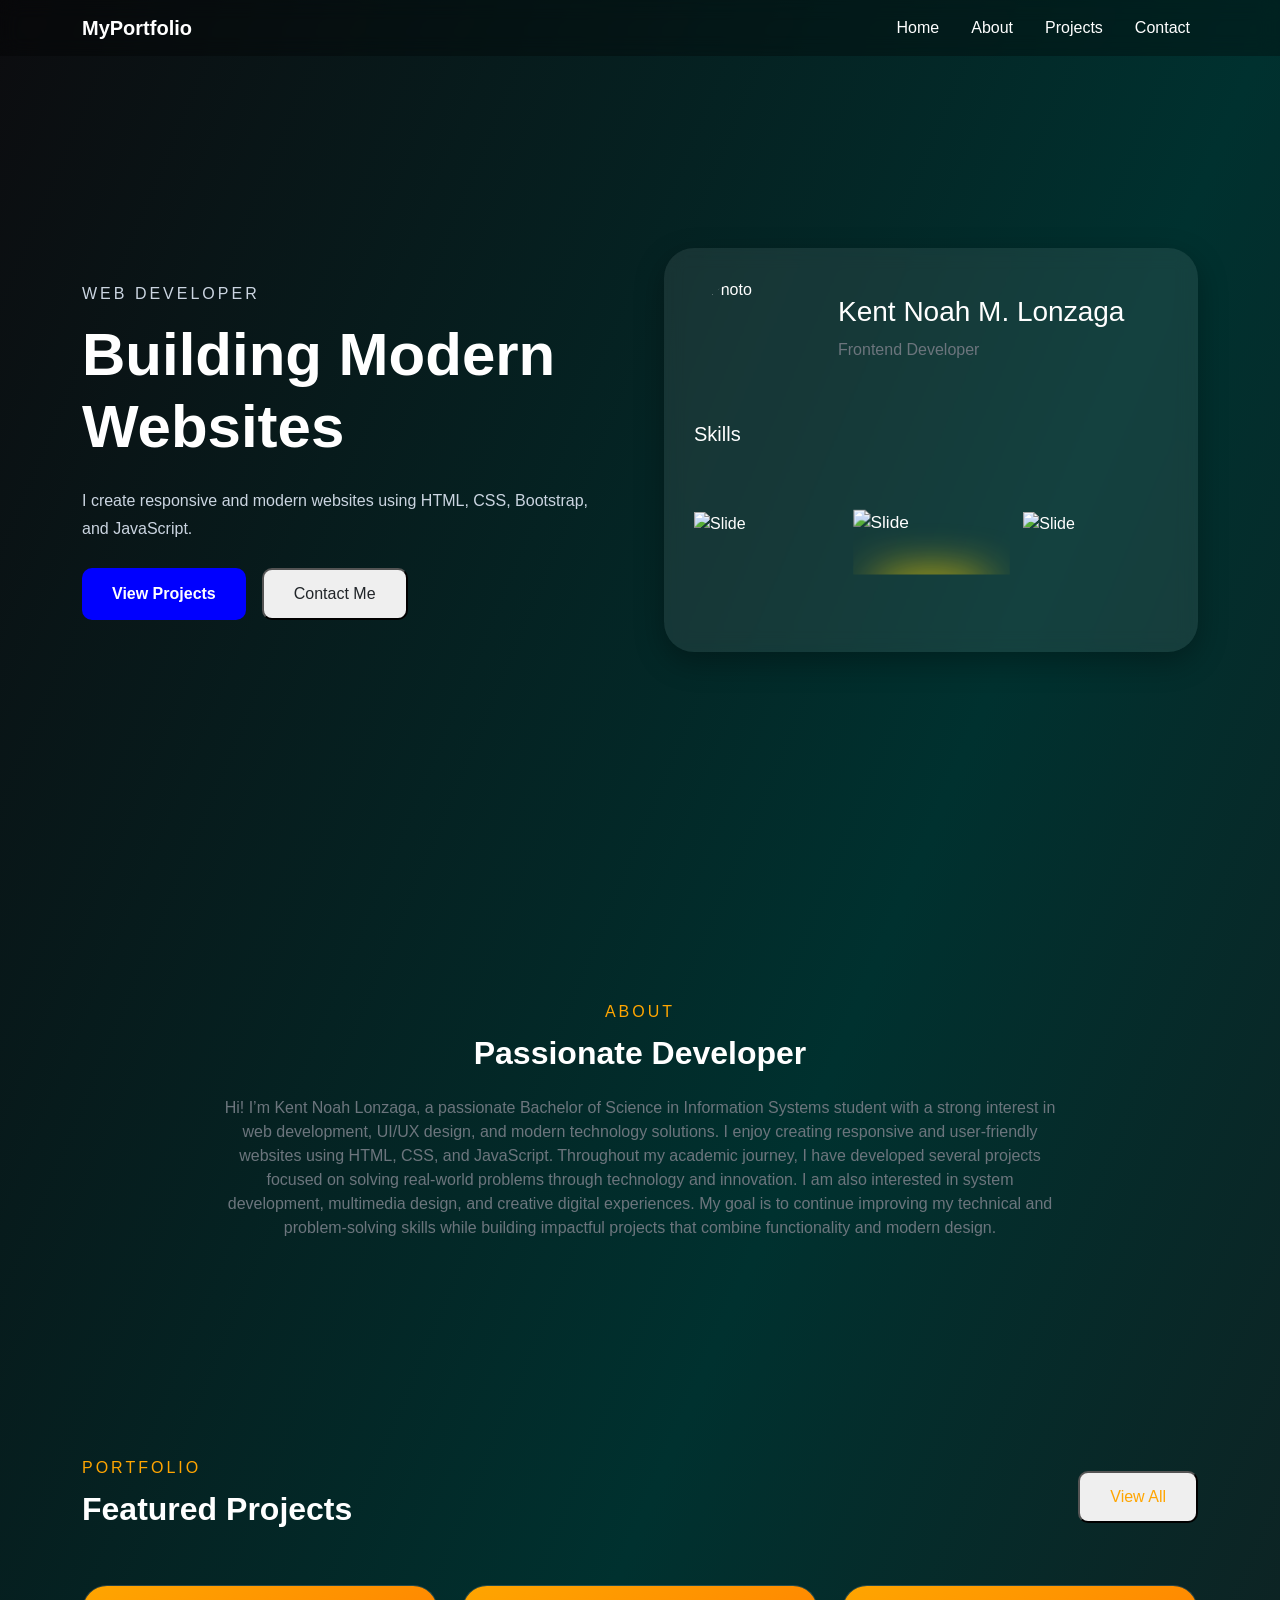
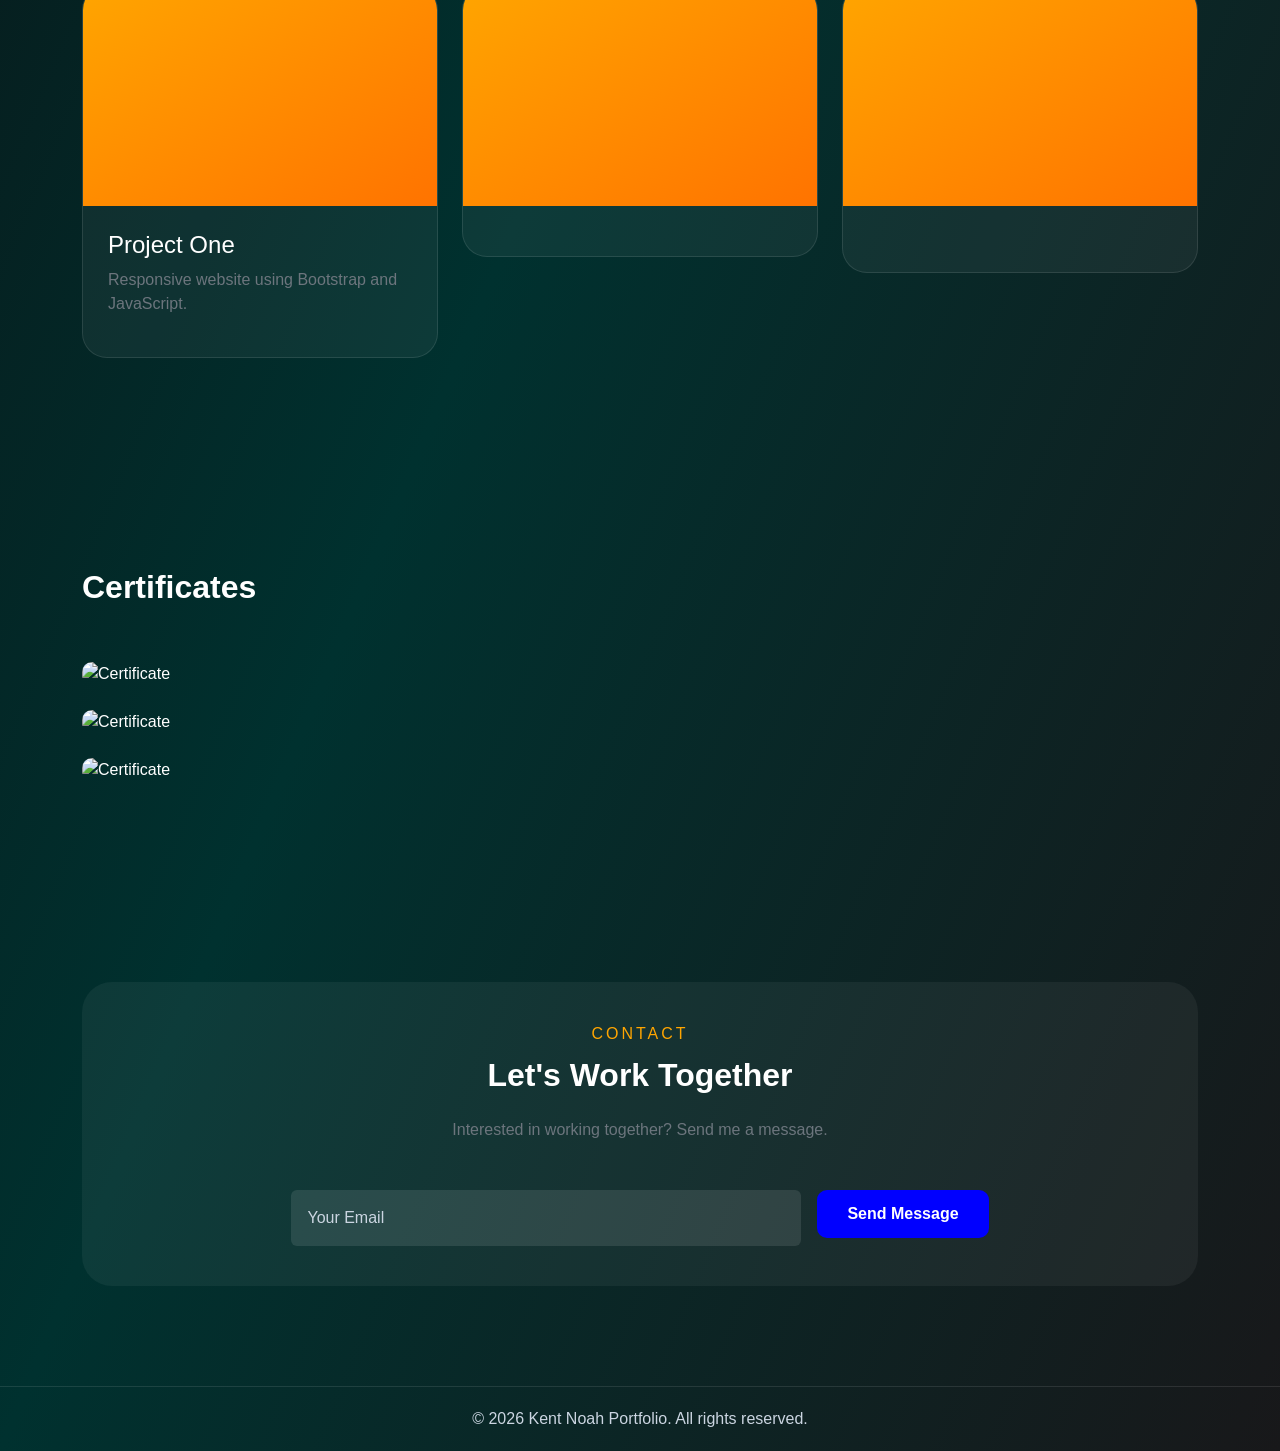
==== index.html @ 22730f4c "Add files via upload" ====
<!DOCTYPE html>
<html lang="en">

<head>
    <meta charset="UTF-8" />
    <meta name="viewport" content="width=device-width, initial-scale=1.0" />
    <title>Portfolio</title>

    <!-- Bootstrap -->
    <link rel="stylesheet" href="https://cdn.jsdelivr.net/npm/bootstrap@5.3.3/dist/css/bootstrap.min.css">
    <link href="index.css" rel="stylesheet" </head>

<body>
    <nav class="navbar navbar-expand-lg fixed-top">
        <div class="container">
            <a class="navbar-brand text-white fw-bold" href="#">
                MyPortfolio
            </a>

            <button class="navbar-toggler bg-light" type="button" data-bs-toggle="collapse" data-bs-target="#navbarNav">
                <span class="navbar-toggler-icon"></span>
            </button>

            <div class="collapse navbar-collapse justify-content-end" id="navbarNav">
                <ul class="navbar-nav gap-3">
                    <li class="nav-item">
                        <a class="nav-link" href="#home">Home</a>
                    </li>

                    <li class="nav-item">
                        <a class="nav-link" href="#about">About</a>
                    </li>

                    <li class="nav-item">
                        <a class="nav-link" href="#projects">Projects</a>
                    </li>

                    <li class="nav-item">
                        <a class="nav-link" href="#contact">Contact</a>
                    </li>
                </ul>
            </div>
        </div>
    </nav>

    <!-- Hero -->
    <section class="hero" id="home">
        <div class="container">
            <div class="row align-items-center g-5">

                <!-- Left -->
                <div class="col-lg-6">
                    <p class="section-title">Web Developer</p>

                    <h1>
                        Building Modern
                        <span> Websites</span>
                    </h1>

                    <p class="my-4">
                        I create responsive and modern websites using HTML, CSS,
                        Bootstrap, and JavaScript.
                    </p>

                    <div class="d-flex gap-3 flex-wrap">
                        <button class="btn-orange" id="vp">
                            View Projects
                        </button>

                        <button class="btn-outline-orange">
                            <a href="#contact" class="text-decoration-none text-dark">Contact Me</a>
                        </button>
                    </div>
                </div>

                <!-- Right -->
                <div class="col-lg-6">
                    <div class="profile-card">

                        <div class="d-flex align-items-center gap-4 mb-4">
                            <img alt="Photo" src="images/ppic.png" class="profile-img" />
                            <div>
                                <h3>Kent Noah M. Lonzaga</h3>
                                <p class="text-secondary">
                                    Frontend Developer
                                </p>
                            </div>
                        </div>

                        <div class="mb-4">
                            <!-- <h5>Experience</h5> -->
                            <!-- <p class="text-secondary">
                                2+ Years Experience
                            </p> -->
                        </div>

                        <div>
                            <h5>Skills</h5>

                            <div class="mt-3">
                                <div class="carousel">
                                    <div class="carousel-track">
                                        <img id="slider" class="slide active" src="images/ps.png" alt="Slide">
                                        <img id="slider" class="slide" src="images/canva.png" alt="Slide">
                                        <img id="slider" class="slide" src="images/excel.png" alt="Slide">
                                        <img id="slider" class="slide" src="images/fig.png" alt="Slide">
                                        <img id="slider" class="slide" src="images/js.png" alt="Slide">
                                        <img id="slider" class="slide" src="images/css.png" alt="Slide">
                                        <img id="slider" class="slide" src="images/bootstrap.png" alt="Slide">
                                    </div>
                                </div>
                            </div>
                        </div>

                    </div>
                </div>

            </div>
        </div>
    </section>

    <!-- About -->
    <section id="about">
        <div class="container text-center">

            <p class="section-title">About</p>

            <h2 class="fw-bold mb-4">
                Passionate Developer
            </h2>

            <p class="text-secondary w-75 mx-auto">

                Hi! I’m Kent Noah Lonzaga, a passionate Bachelor of Science in Information Systems student with a
                strong interest in web development, UI/UX design, and modern technology solutions. I enjoy creating
                responsive and user-friendly websites using HTML, CSS, and JavaScript. Throughout
                my academic journey, I have developed several projects focused on solving real-world problems through
                technology and innovation.

                I am also interested in system development, multimedia design, and creative digital experiences. My goal
                is to continue improving my technical and problem-solving skills while building impactful projects that
                combine functionality and modern design.

            </p>

        </div>
    </section>

    <!-- Projects -->
    <section id="projects">
        <div class="container">

            <div class="d-flex justify-content-between align-items-center mb-5 flex-wrap gap-3">
                <div>
                    <p class="section-title">Portfolio</p>
                    <h2 class="fw-bold">Featured Projects</h2>
                </div>

                <button class="btn-outline-orange" id="vp1">
                    View All
                </button>
            </div>

            <div class="row g-4">

                <!-- Card -->
                <div class="col-md-6 col-lg-4" id="p1">
                    <div class="project-card">

                        <div class="project-img"></div>

                        <div class="project-content" id="p1">
                            <h4>Project One</h4>

                            <p class="text-secondary">
                                Responsive website using Bootstrap and JavaScript.
                            </p>

                            <div>
                            </div>
                        </div>

                    </div>
                </div>

                <!-- Card -->
                <div class="col-md-6 col-lg-4" id="p2">
                    <div class="project-card">

                        <div class="project-img"><img class="w-100 img-fluid" src="images/sad.png" alt=""></div>

                        <div class="project-content">
                            <!-- <h4>Project Two</h4> -->

                            <!-- <p class="text-secondary">
                                Responsive website using Bootstrap and JavaScript.
                            </p> -->

                            <div>
                            </div>
                        </div>

                    </div>
                </div>

                <!-- Card -->
                <div class="col-md-6 col-lg-4" id="p3">
                    <div class="project-card">

                        <div class="project-img"><img class="w-100 img-fluid" src="images/algho.png" alt=""></div>

                        <div class="project-content">
                            <!-- <h4>Project Three</h4> -->

                            <p class="text-secondary">
                                <!-- Responsive website using Bootstrap and JavaScript. -->
                            </p>

                            <div>
                            </div>
                        </div>

                    </div>
                </div>

            </div>
        </div>
    </section>
    <section id="certificates">
        <div class="container">
            <div class="d-flex justify-content-between align-items-center mb-5 flex-wrap gap-3">
                <div>
                    <p class="section-title"></p>
                    <h2 class="fw-bold">Certificates</h2>
                </div>
            </div>

            <div class="row g-8">
                <div class="container-fluid">
                    <div class="photo-card" onclick="openPopup(this)">
                        <img src="images/LONZAGA_Python_Essentials_1_certificate-1.png" alt="Certificate">

                        <div class="overlay">
                            <h3>Python Certificate</h3>
                            <p>Click to view details</p>
                        </div>
                    </div>
                    <br>
                    <div class="photo-card" onclick="openPopup(this)">
                        <img src="images/LONZAGA_Statement_of_Achievement-1.png" alt="Certificate">

                        <div class="overlay">
                            <h3>Statement of Achievement</h3>
                            <p>Click to view details</p>
                        </div>
                    </div>
                    <br>
                    <div class="photo-card" onclick="openPopup(this)">
                        <img src="images/CamScanner.jpg" alt="Certificate">

                        <div class="overlay">
                            <h3>OJT Certificate</h3>
                            <p>Click to view details</p>
                        </div>
                    </div>
                    <!-- SINGLE POPUP -->
                    <div id="imagePopup" class="popup">
                        <div class="popup-content">
                            <img id="popupImage" src="" alt="Preview">
                        </div>
                    </div>
                </div>
                <!-- Card -->
            </div>
    </section>

    <!-- Contact -->
    <section id="contact">
        <div class="container">

            <div class="contact-box text-center">
                <p class="section-title">Contact</p>

                <h2 class="fw-bold mb-4">
                    Let's Work Together
                </h2>

                <p class="text-secondary mb-5">
                    Interested in working together? Send me a message.
                </p>

                <div class="row justify-content-center g-3">

                    <div class="col-md-6">
                        <input type="email" class="form-control p-3" placeholder="Your Email" />
                    </div>

                    <div class="col-auto" id="cont1">
                        <button class="btn-orange">
                            Send Message
                        </button>
                    </div>

                </div>

            </div>

        </div>
    </section>

    <!-- Footer -->
    <footer>
        © 2026 Kent Noah Portfolio. All rights reserved.
    </footer>

    <!-- Bootstrap JS -->
    <script src="https://cdn.jsdelivr.net/npm/bootstrap@5.3.3/dist/js/bootstrap.bundle.min.js"></script>

    <!-- JavaScript -->
    <script>
        console.log("Portfolio Loaded");
    </script>

</body>
<script src="index.js">
    function openPage(page) {
        window.location.href = page;
    }

    document.getElementById("vp").addEventListener("click", function () {
        openPage("projects.html");

    });


    document.getElementById("vp1").addEventListener("click", function () {
        openPage("projects.html");

    });

    // function autoSlide() {
    //     slider.style.opacity = 0;

    //     setTimeout(() => {
    //         currentIndex = (currentIndex + 1) % images.length;
    //         slider.src = images[currentIndex];
    //         slider.style.opacity = 1;
    //     }, 500);
    // }

    // setInterval(autoSlide, 3000);

    // const images = [
    //     "images/image1.jpg",
    //     "images/image2.jpg",
    //     "images/image3.jpg",
    //     "images/image4.jpg"
    // ];

    // let currentIndex = 0;
    // const slider = document.getElementById("slider");

    // function autoSlide() {
    //     currentIndex = (currentIndex + 1) % images.length;
    //     slider.src = images[currentIndex];
    // }

    // // Change image every 3 seconds
    // setInterval(autoSlide, 3000);


</script>

</html>
---- index.css ----
* {
      margin: 0;
      padding: 0;
      box-sizing: border-box;
  }

  body {
      /* background: linear-gradient(to bottom right, #0f172a, #1e293b); */
      background: linear-gradient(to bottom right, #0c0c0f, #00312f, #18181a);
      color: white;
      font-family: Arial, sans-serif;
      overflow-x: hidden;
      opacity: 1;
      transition: opacity 0.3s ease-in-out;
  }

  .popup {
      display: none;
      position: fixed;
      inset: 0;
      background: rgba(0, 0, 0, 0.6);

      justify-content: center;
      align-items: center;

      z-index: 9999;
  }

  .popup-content {
      background: white;
      padding: 20px;
      border-radius: 10px;

      width: 80%;
      max-width: 800px;
  }

  .popup-content img {
      width: 100%;
      display: block;
  }

  .photo-card {
      position: relative;
      width: 100vhx;
      height: auto;
      overflow: hidden;
      border-radius: 10px;
      cursor: pointer;
  }

  .photo-card img {
      width: 100%;
      display: block;
      transition: transform 0.3s ease;
  }


  .overlay {
      position: absolute;
      inset: 0;
      background: rgba(0, 0, 0, 0.7);

      display: flex;
      flex-direction: column;
      justify-content: center;
      align-items: center;

      color: white;
      text-align: center;

      opacity: 0;
      transition: opacity 0.3s ease;
  }

  .photo-card:hover .overlay {
      opacity: 1;
  }

  .photo-card:hover img {
      transform: scale(1.05);
  }

  .carousel {
      width: 100%;
      /* overflow: hidden; */
      overflow-x: hidden;
      overflow-y: visible;
      padding: 50px 0;
  }

  .carousel-track {
      display: flex;
      gap: 20px;
      align-items: center;
  }

  .slide {
      flex: 0 0 calc((100% - 40px) / 3);
      /* 3 visible images */
      position: relative;
      transition: all .8s ease;
  }

  .slide img {
      width: 100%;
      height: 250px;
      object-fit: cover;
      border-radius: 15px;
      transition: all .8s ease;
  }

  /* Center Image */
  .slide.active {
      transform: scale(1.08);
      z-index: 999;
  }

  .slide.active img {
      transform: scale(1.15);

      filter:
          drop-shadow(0 0 10px yellow) drop-shadow(0 0 20px yellow) drop-shadow(0 0 40px gold) drop-shadow(0 0 60px gold);
  }


  /* Golden Glow Under Image */
  .slide.active::after {
      content: "";
      position: absolute;
      left: 50%;
      bottom: -25px;
      transform: translateX(-50%);

      width: 80%;
      height: 25px;

      background: gold;
      border-radius: 50%;
      filter: blur(20px);

      animation: pulse 2s infinite;
  }

  @keyframes pulse {

      0%,
      100% {
          opacity: .6;
          transform: translateX(-50%) scale(1);
      }

      50% {
          opacity: 1;
          transform: translateX(-50%) scale(1.2);
      }
  }

  /* Dim Side Images */
  .slide:not(.active) img {
      opacity: .7;
      filter: brightness(.7);
  }

  #slider {
      width: 50px;
      height: 60px;
  }

  .fade-out {
      opacity: 0;
  }

  body.fade-out {
      opacity: 0;
  }

  /* Navbar */
  .navbar {
      backdrop-filter: blur(10px);
      background: rgba(0, 0, 0, 0.3);
  }

  .nav-link {
      color: white !important;
      transition: 0.3s;
  }

  .nav-link:hover {
      color: orange !important;
  }

  /* Hero Section */
  .hero {
      min-height: 100vh;
      display: flex;
      align-items: center;
      padding: 100px 0;
  }

  .hero h1 {
      font-size: 60px;
      font-weight: bold;
  }

  .hero span {
      color: white;
  }

  .hero p {
      color: #cbd5e1;
      line-height: 1.8;
  }

  .btn-orange {
      background: blue;
      color: white;
      border: none;
      padding: 12px 30px;
      border-radius: 10px;
      font-weight: bold;
      transition: 0.3s;
  }

  .btn-orange:hover {
      transform: scale(1.05);
  }

  .btn-outline-orange {
      /* border: 2px solid orange; */
      color: orange;
      padding: 12px 30px;
      border-radius: 10px;
      transition: 0.3s;
  }

  .btn-outline-orange:hover {
      background: #ffffff;
      /* color: white; */
      transform: scale(1.05);
  }

  /* Profile Card */
  .profile-card {
      background: rgba(255, 255, 255, 0.08);
      border-radius: 30px;
      padding: 30px;
      backdrop-filter: blur(10px);
      box-shadow: 0 10px 30px rgba(0, 0, 0, 0.3);
  }

  .profile-img {
      width: 120px;
      height: 120px;
      border-radius: 50%;
      object-fit: cover;
  }

  .skill {
      background: rgba(255, 165, 0, 0.2);
      color: orange;
      padding: 8px 15px;
      border-radius: 20px;
      display: inline-block;
      margin: 5px;
      font-size: 14px;
  }

  /* Sections */
  section {
      padding: 100px 0;
  }

  .section-title {
      color: orange;
      text-transform: uppercase;
      letter-spacing: 3px;
      margin-bottom: 10px;
  }

  /* Project Card */
  .project-card1:hover {
      transform: none !important;
      box-shadow: none !important;
      background: inherit !important;
  }

  .project-card,
  .project-card1 {
      background: rgba(255, 255, 255, 0.05);
      border-radius: 25px;
      overflow: hidden;
      transition: 0.3s;
      border: 1px solid rgba(255, 255, 255, 0.1);
  }

  .project-card:hover {
      transform: translateY(-10px);
  }

  .project-img {
      height: 220px;
      background: linear-gradient(to bottom right, orange, #ff7300);
  }

  .project-content {
      padding: 25px;
  }

  /* Contact */
  .contact-box {
      background: rgba(255, 255, 255, 0.05);
      padding: 40px;
      border-radius: 30px;
  }

  input {
      background: rgba(255, 255, 255, 0.1) !important;
      border: none !important;
      color: white !important;
  }

  input::placeholder {
      color: #cbd5e1 !important;
  }

  footer {
      border-top: 1px solid rgba(255, 255, 255, 0.1);
      padding: 20px;
      text-align: center;
      color: #cbd5e1;
  }
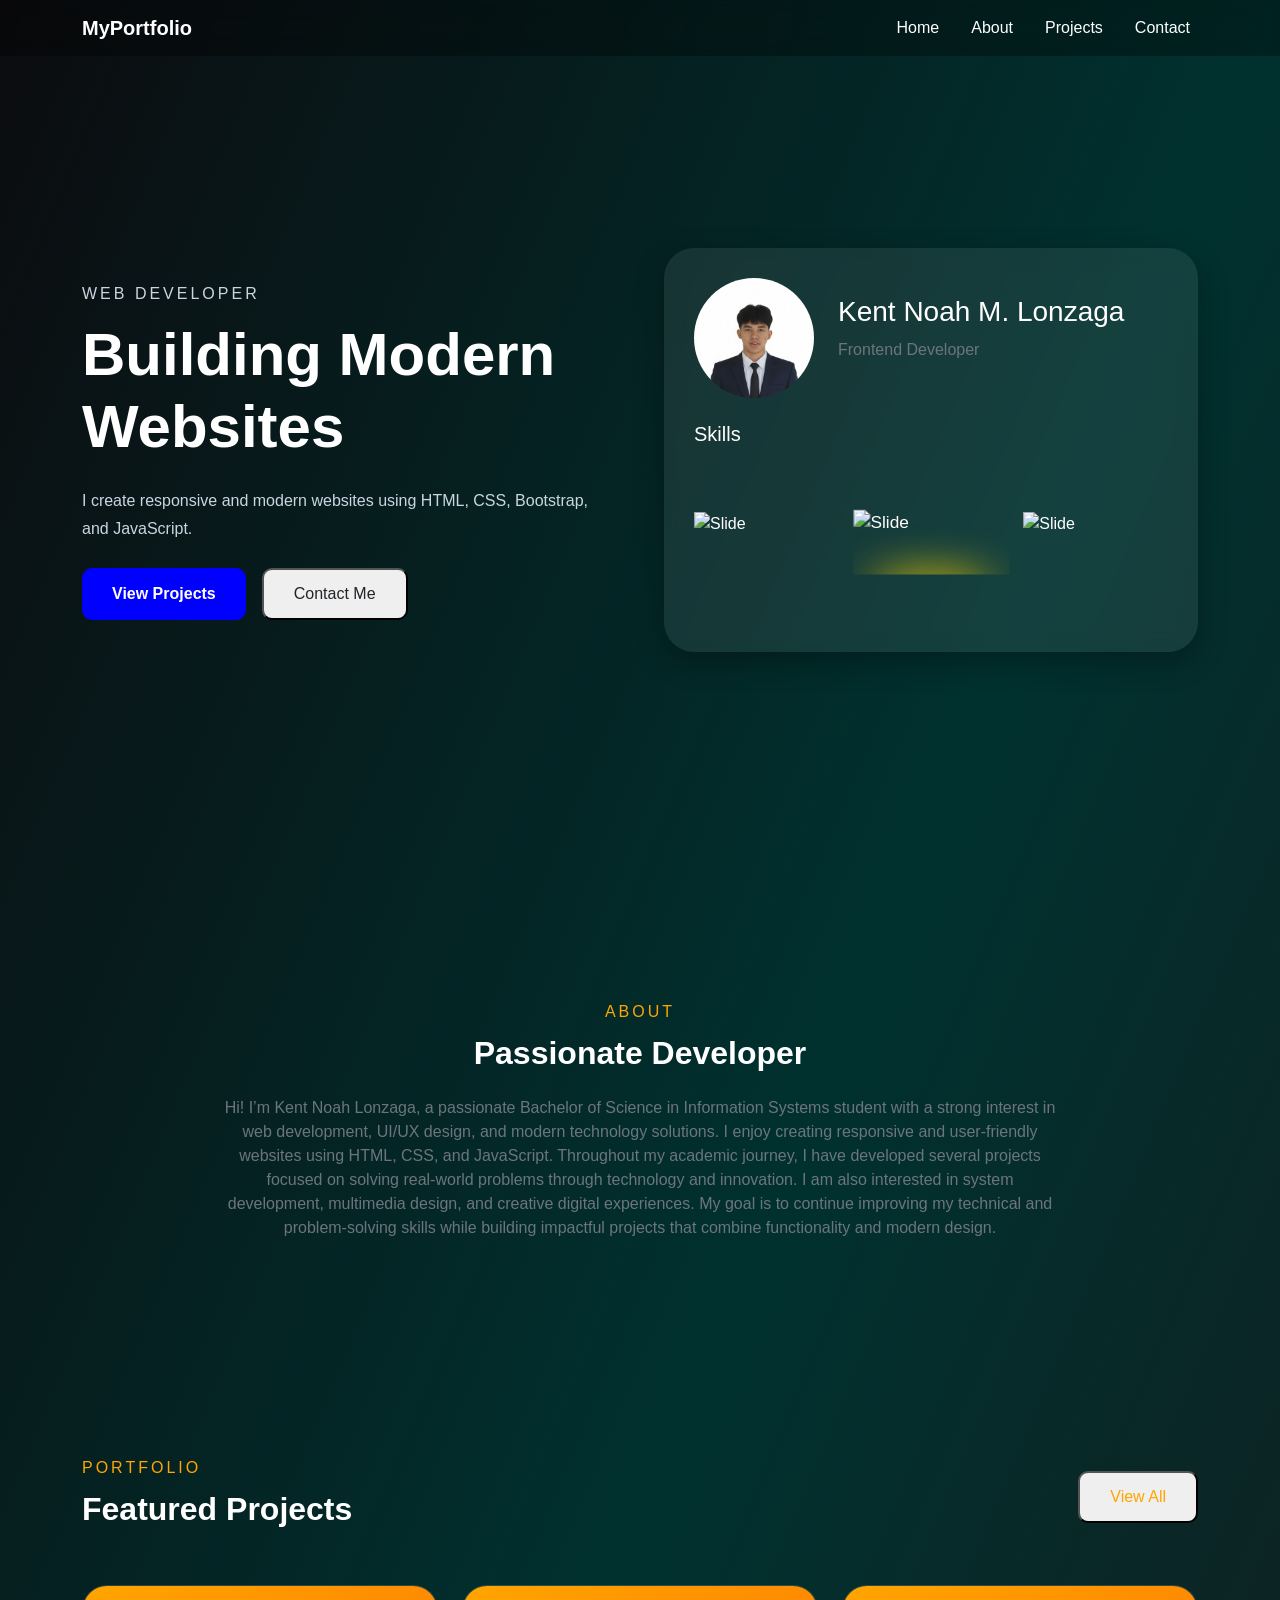
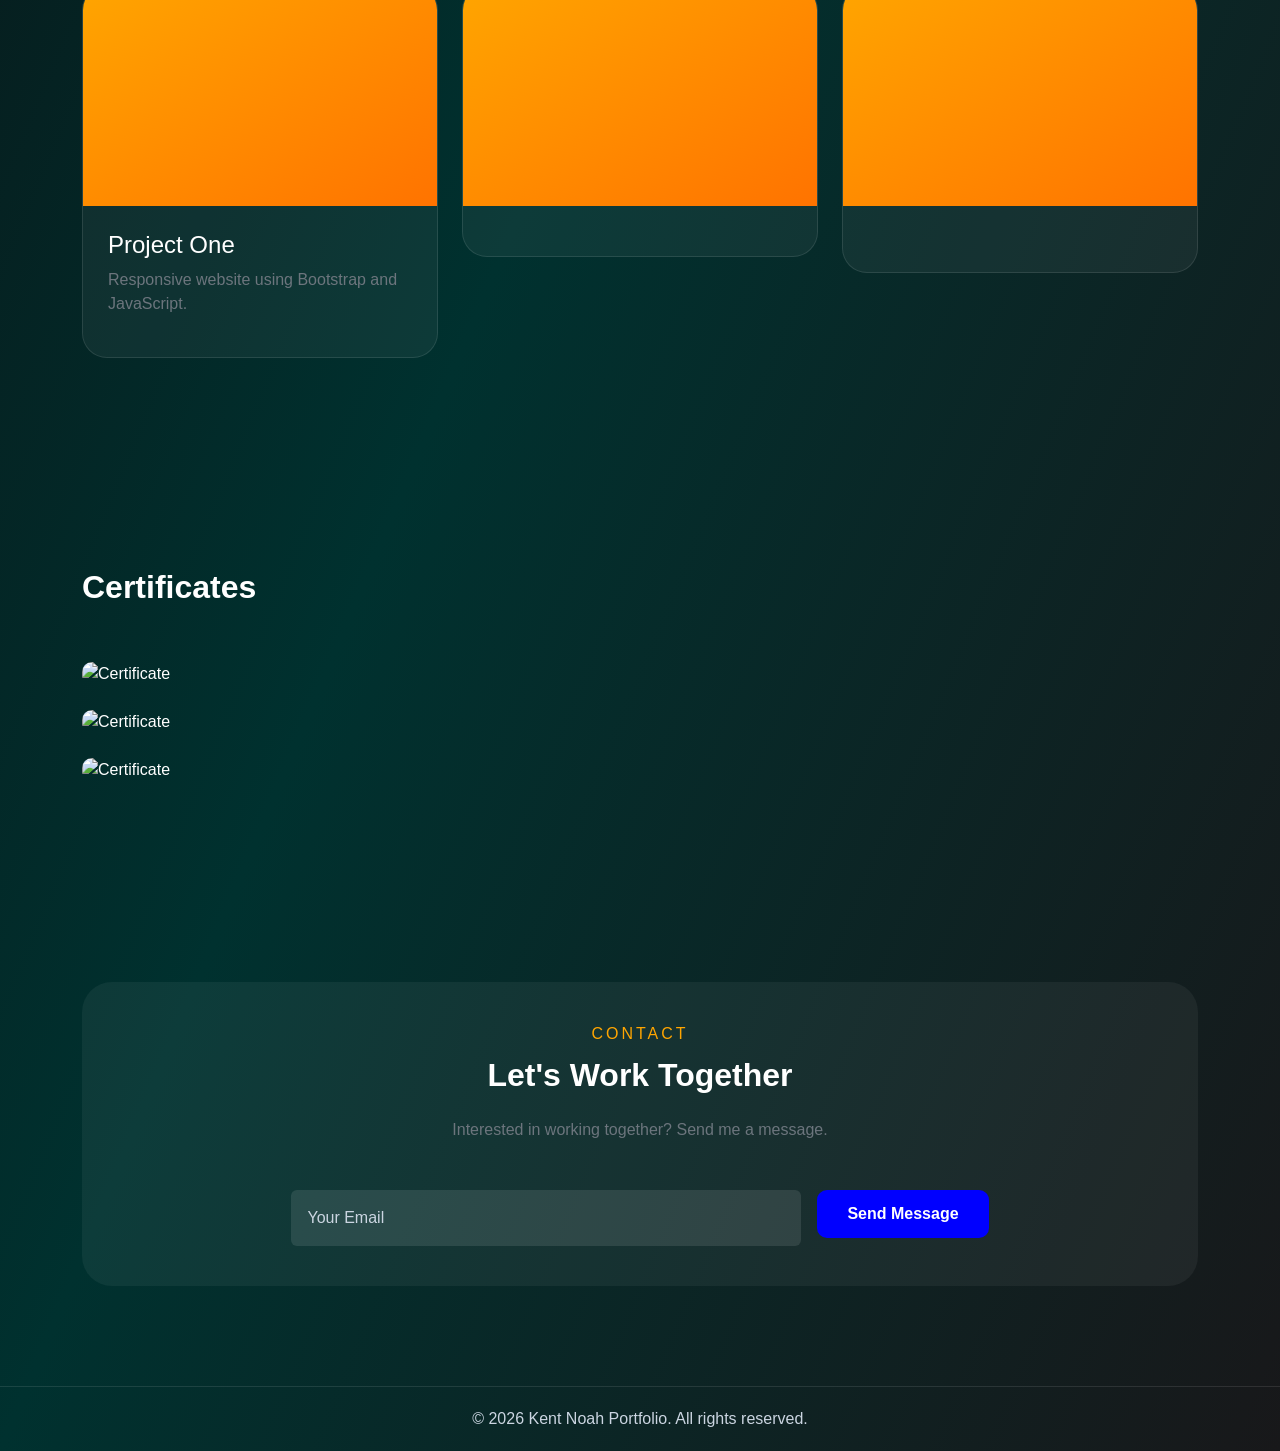
==== commit cb9d43b8: "Update index.html" ====
--- a/index.html
+++ b/index.html
@@ -78,7 +78,7 @@
                     <div class="profile-card">
 
                         <div class="d-flex align-items-center gap-4 mb-4">
-                            <img alt="Photo" src="images/ppic.png" class="profile-img" />
+                            <img alt="Photo" src="ppic.png" class="profile-img" />
                             <div>
                                 <h3>Kent Noah M. Lonzaga</h3>
                                 <p class="text-secondary">
@@ -371,4 +371,4 @@
 
 </script>
 
-</html>+</html>
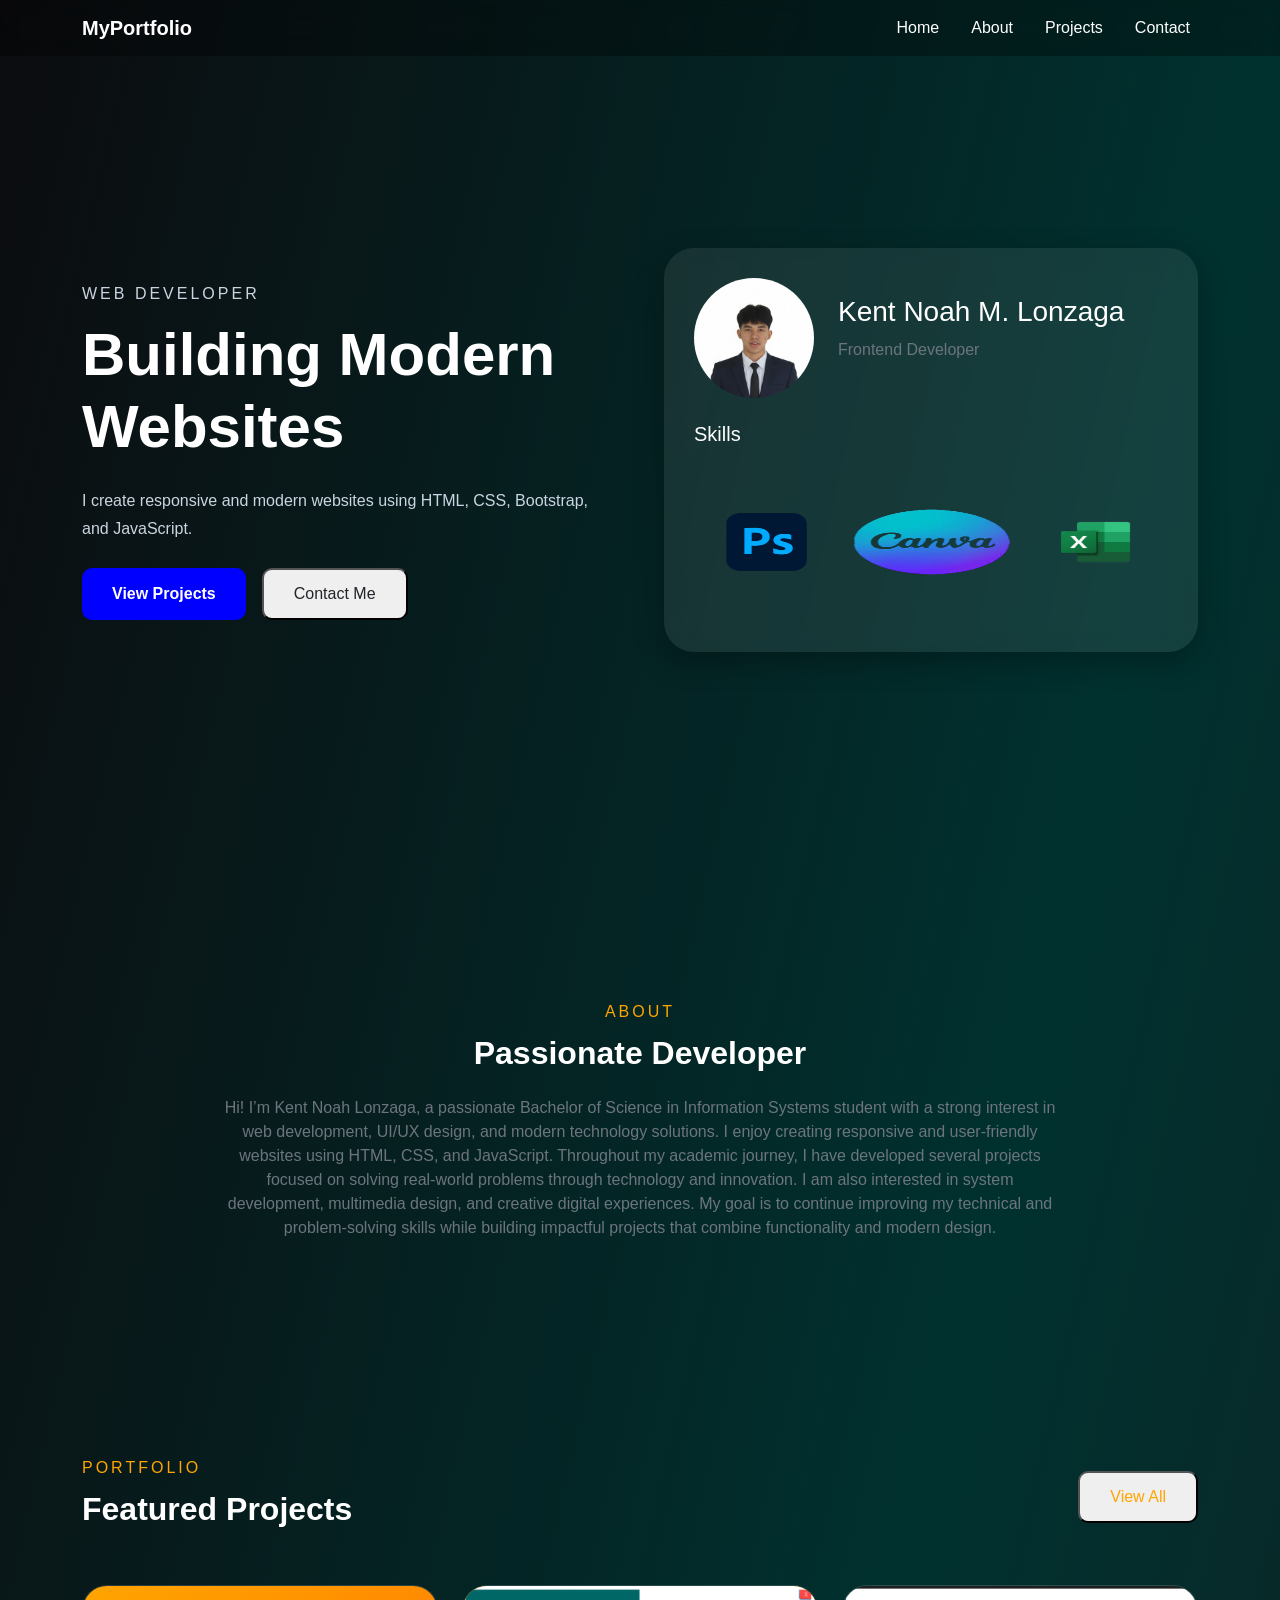
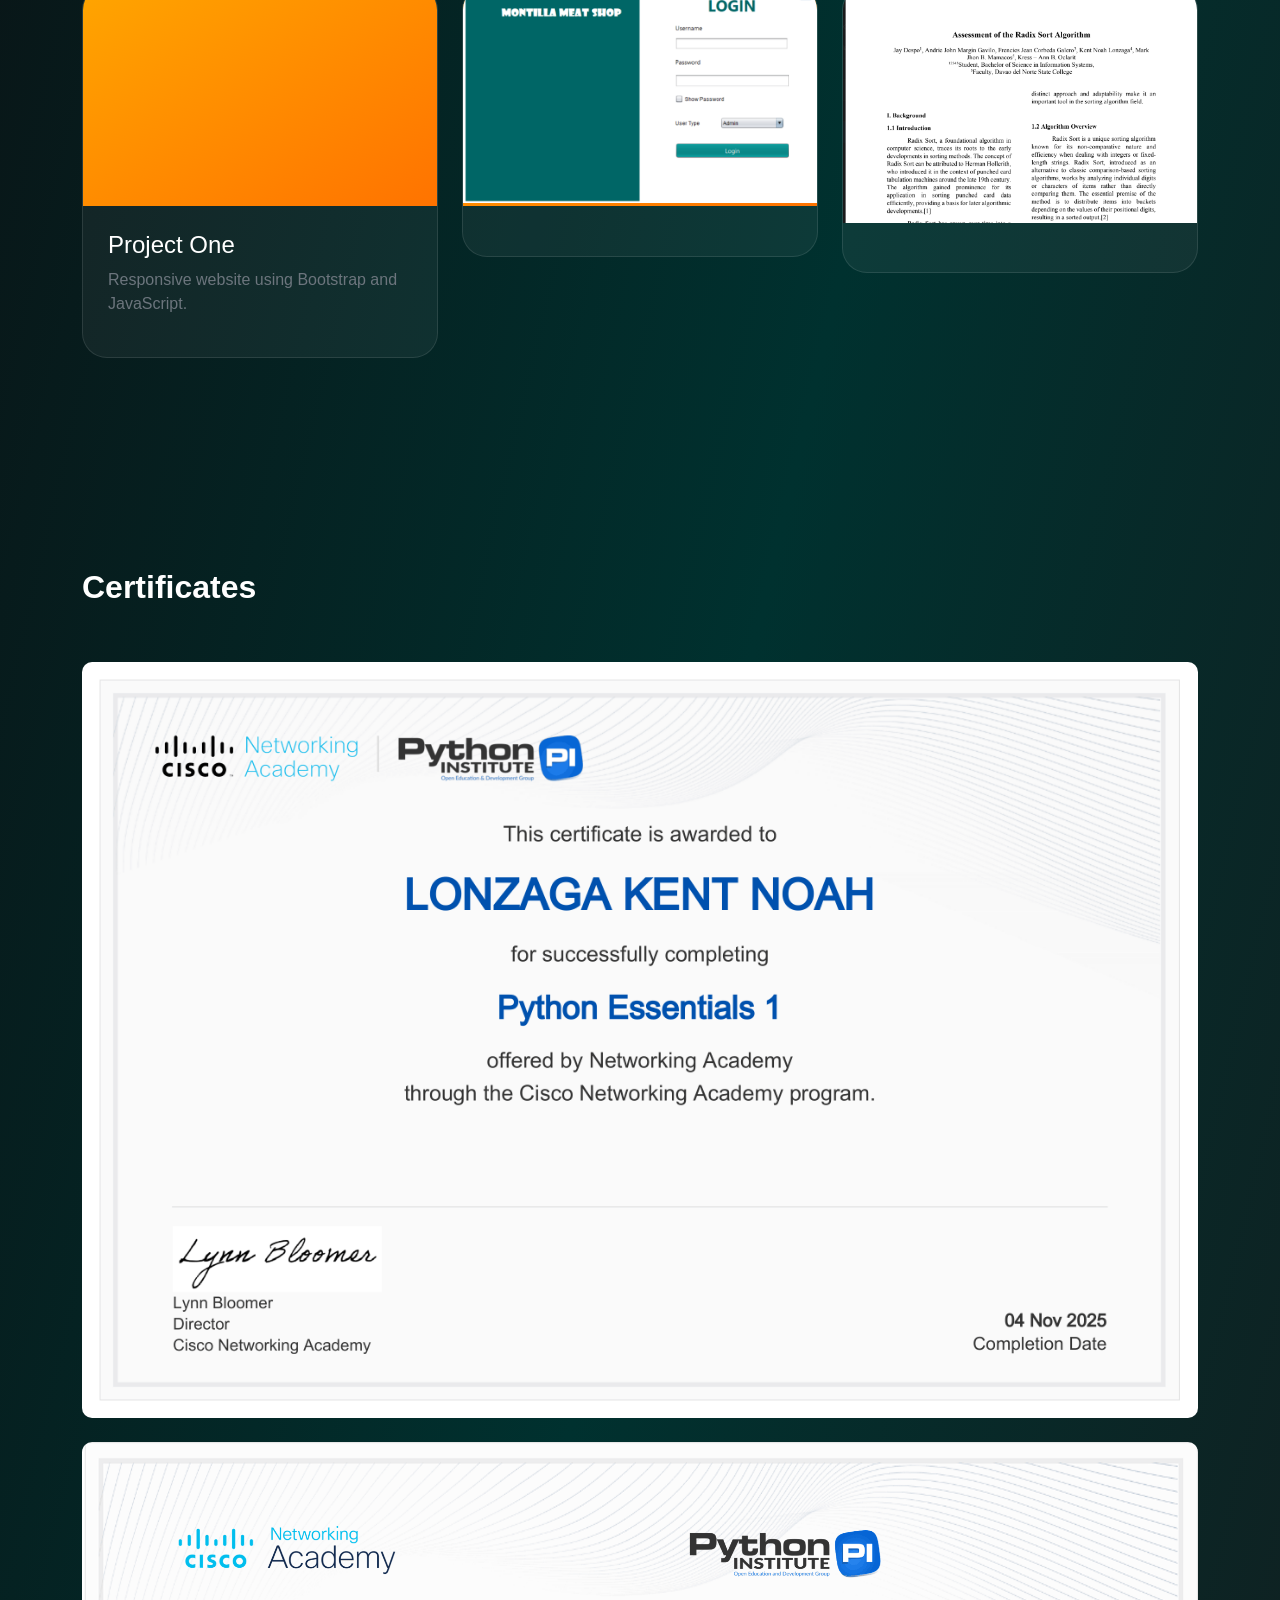
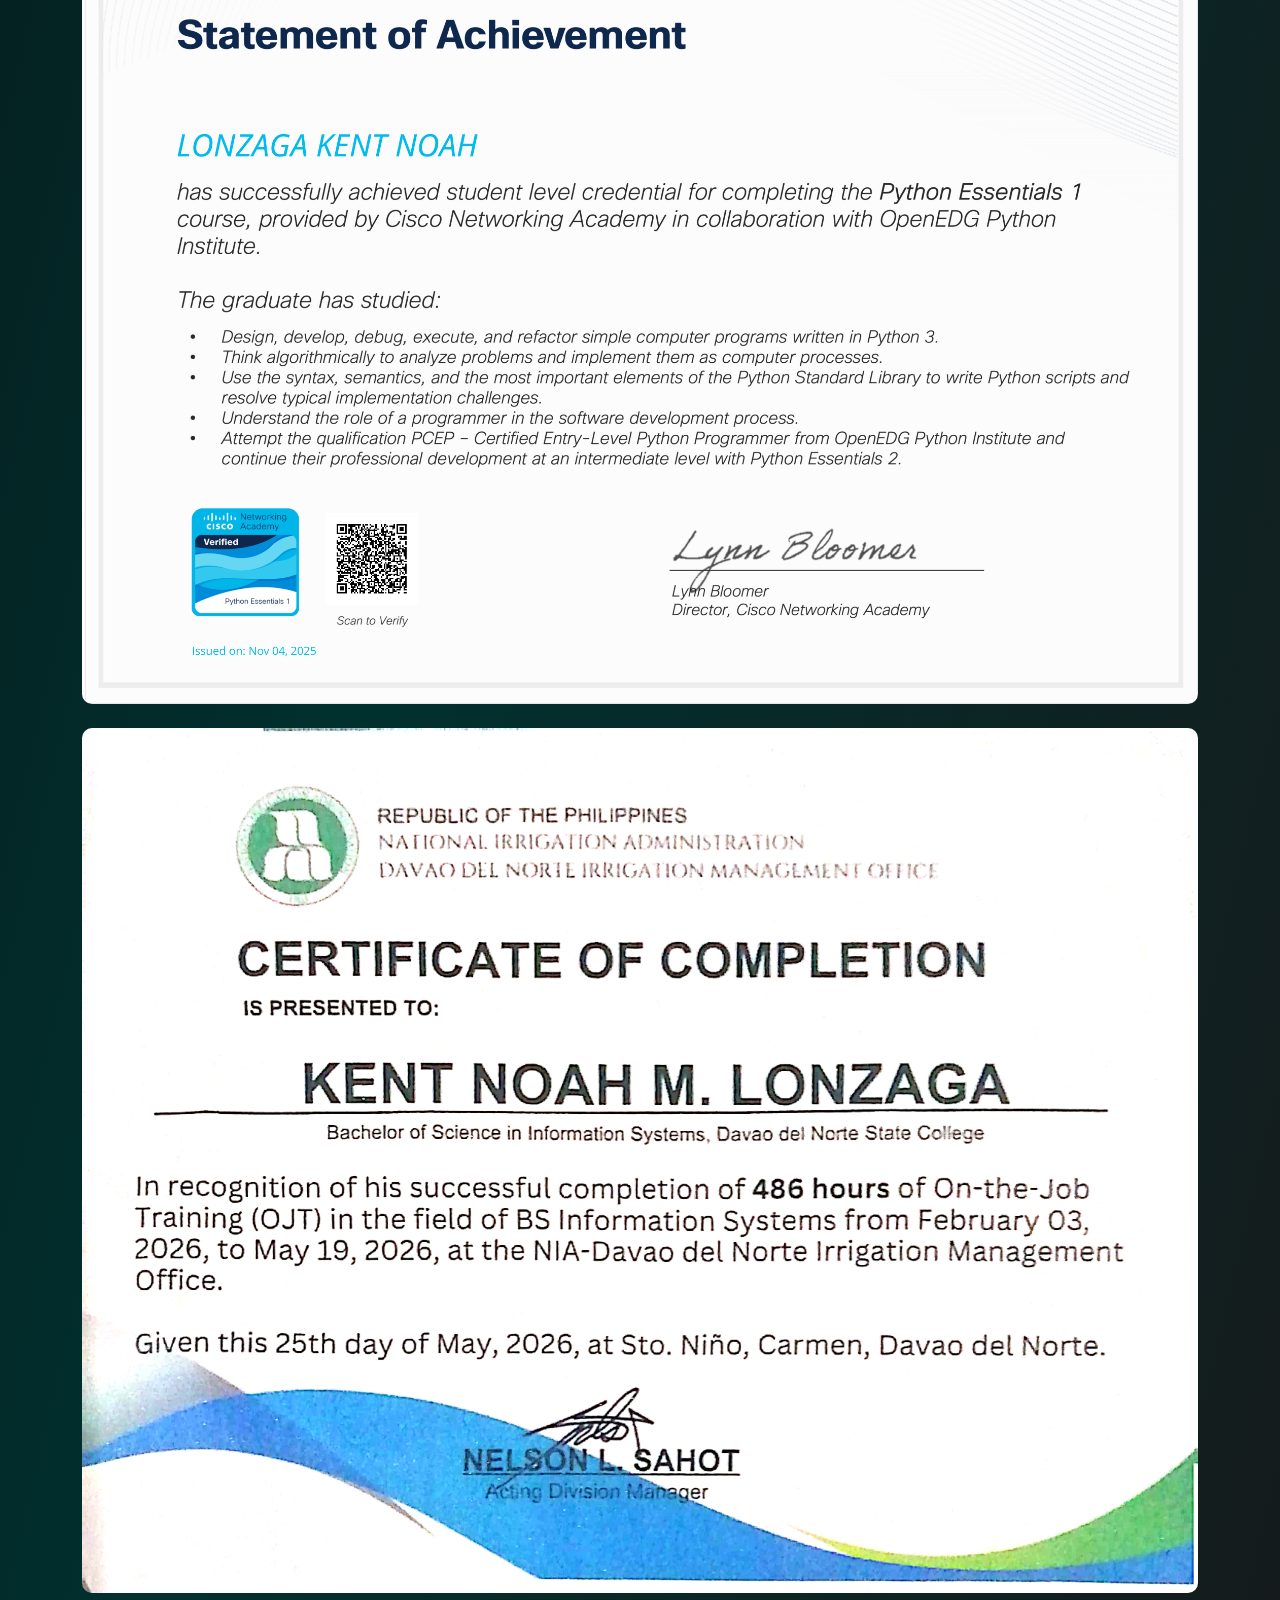
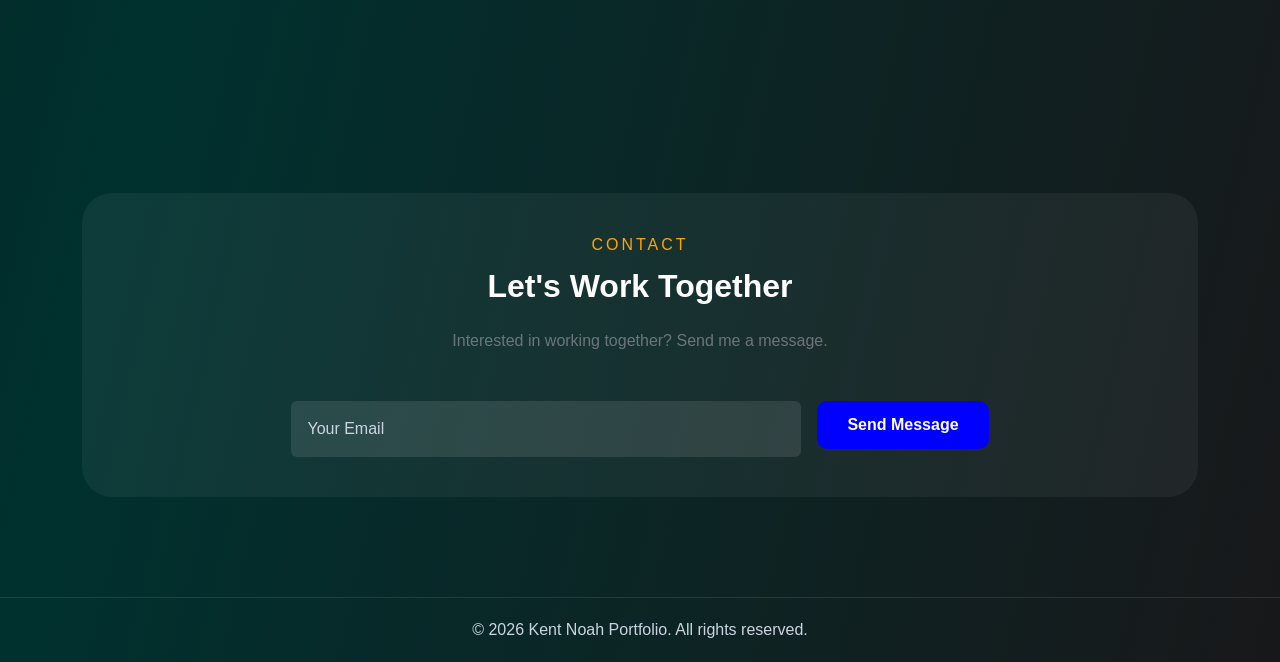
==== commit de53f0a5: "Update index.html" ====
--- a/index.html
+++ b/index.html
@@ -100,13 +100,13 @@
                             <div class="mt-3">
                                 <div class="carousel">
                                     <div class="carousel-track">
-                                        <img id="slider" class="slide active" src="images/ps.png" alt="Slide">
-                                        <img id="slider" class="slide" src="images/canva.png" alt="Slide">
-                                        <img id="slider" class="slide" src="images/excel.png" alt="Slide">
-                                        <img id="slider" class="slide" src="images/fig.png" alt="Slide">
-                                        <img id="slider" class="slide" src="images/js.png" alt="Slide">
-                                        <img id="slider" class="slide" src="images/css.png" alt="Slide">
-                                        <img id="slider" class="slide" src="images/bootstrap.png" alt="Slide">
+                                        <img id="slider" class="slide active" src="ps.png" alt="Slide">
+                                        <img id="slider" class="slide" src="canva.png" alt="Slide">
+                                        <img id="slider" class="slide" src="excel.png" alt="Slide">
+                                        <img id="slider" class="slide" src="fig.png" alt="Slide">
+                                        <img id="slider" class="slide" src="js.png" alt="Slide">
+                                        <img id="slider" class="slide" src="css.png" alt="Slide">
+                                        <img id="slider" class="slide" src="bootstrap.png" alt="Slide">
                                     </div>
                                 </div>
                             </div>
@@ -187,7 +187,7 @@
                 <div class="col-md-6 col-lg-4" id="p2">
                     <div class="project-card">
 
-                        <div class="project-img"><img class="w-100 img-fluid" src="images/sad.png" alt=""></div>
+                        <div class="project-img"><img class="w-100 img-fluid" src="sad.png" alt=""></div>
 
                         <div class="project-content">
                             <!-- <h4>Project Two</h4> -->
@@ -207,7 +207,7 @@
                 <div class="col-md-6 col-lg-4" id="p3">
                     <div class="project-card">
 
-                        <div class="project-img"><img class="w-100 img-fluid" src="images/algho.png" alt=""></div>
+                        <div class="project-img"><img class="w-100 img-fluid" src="algho.png" alt=""></div>
 
                         <div class="project-content">
                             <!-- <h4>Project Three</h4> -->
@@ -238,7 +238,7 @@
             <div class="row g-8">
                 <div class="container-fluid">
                     <div class="photo-card" onclick="openPopup(this)">
-                        <img src="images/LONZAGA_Python_Essentials_1_certificate-1.png" alt="Certificate">
+                        <img src="LONZAGA_Python_Essentials_1_certificate-1.png" alt="Certificate">
 
                         <div class="overlay">
                             <h3>Python Certificate</h3>
@@ -247,7 +247,7 @@
                     </div>
                     <br>
                     <div class="photo-card" onclick="openPopup(this)">
-                        <img src="images/LONZAGA_Statement_of_Achievement-1.png" alt="Certificate">
+                        <img src="LONZAGA_Statement_of_Achievement-1.png" alt="Certificate">
 
                         <div class="overlay">
                             <h3>Statement of Achievement</h3>
@@ -256,7 +256,7 @@
                     </div>
                     <br>
                     <div class="photo-card" onclick="openPopup(this)">
-                        <img src="images/CamScanner.jpg" alt="Certificate">
+                        <img src="CamScanner.jpg" alt="Certificate">
 
                         <div class="overlay">
                             <h3>OJT Certificate</h3>
